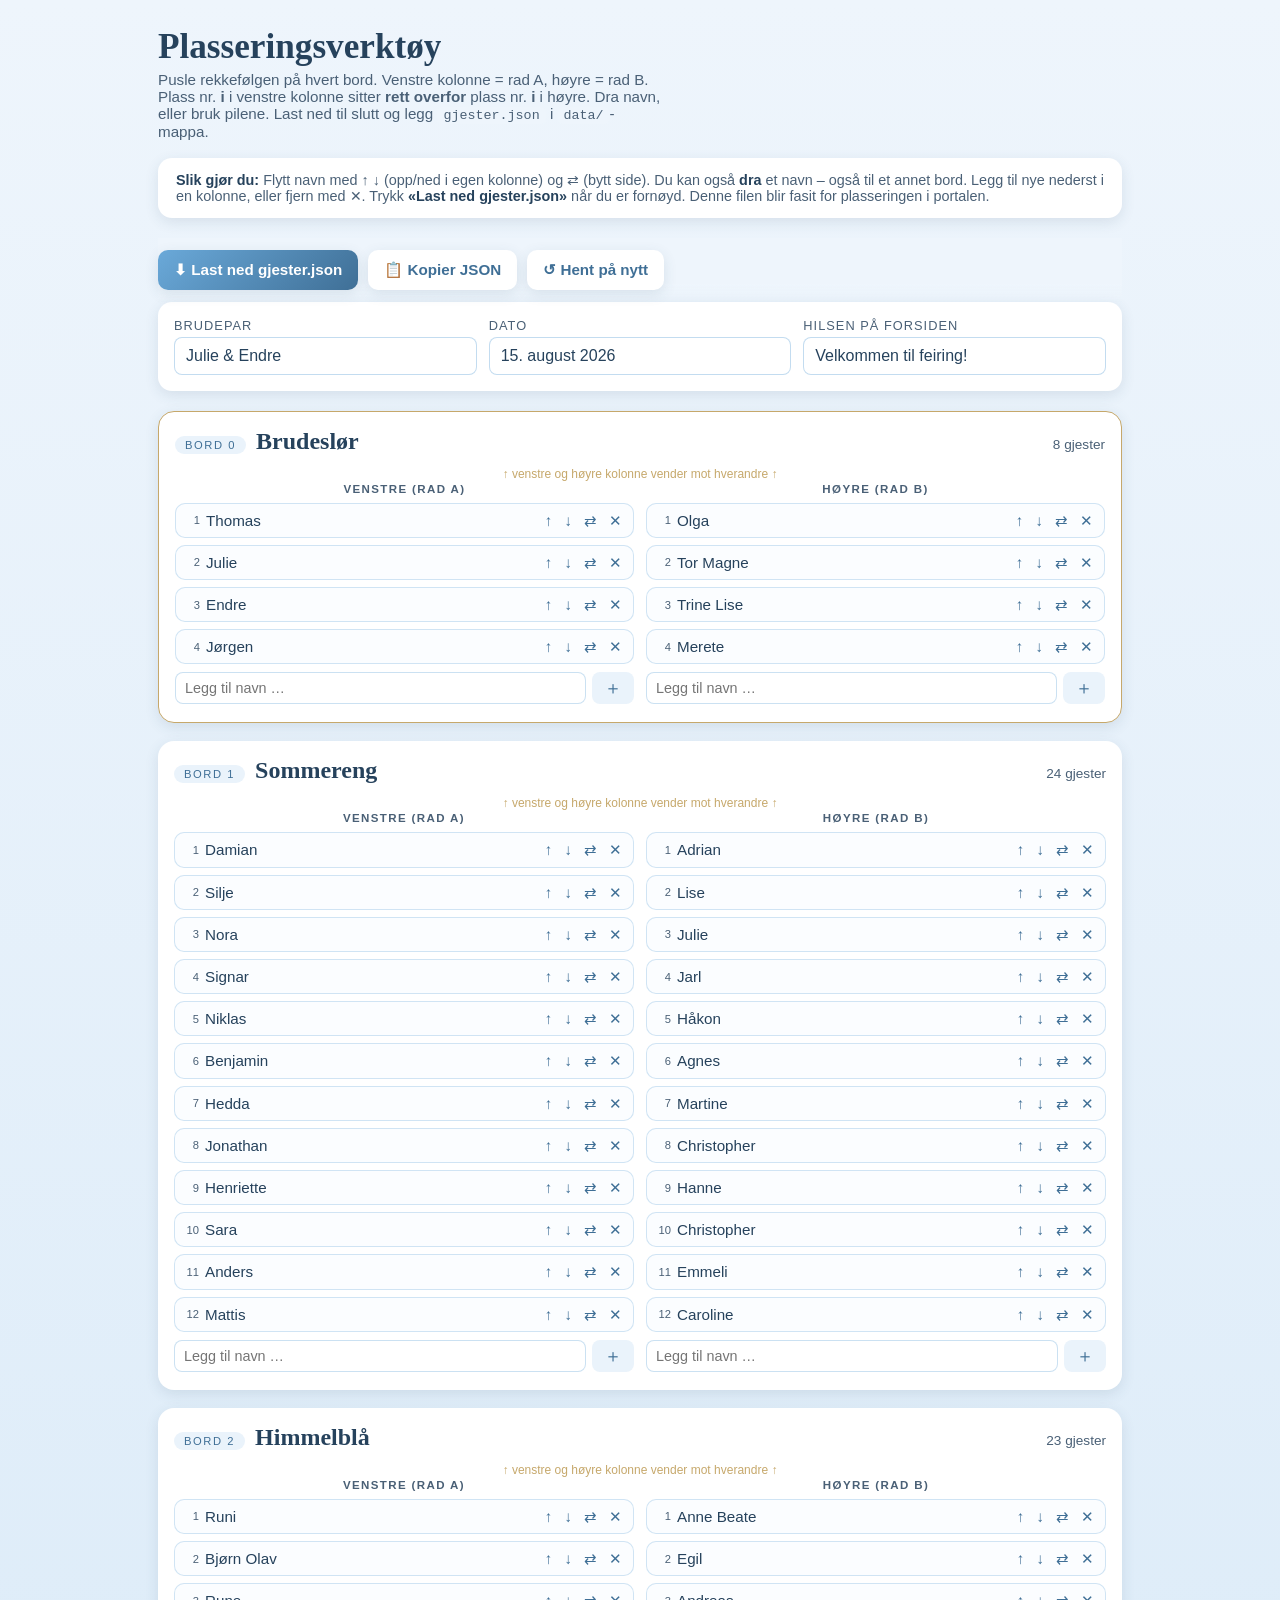
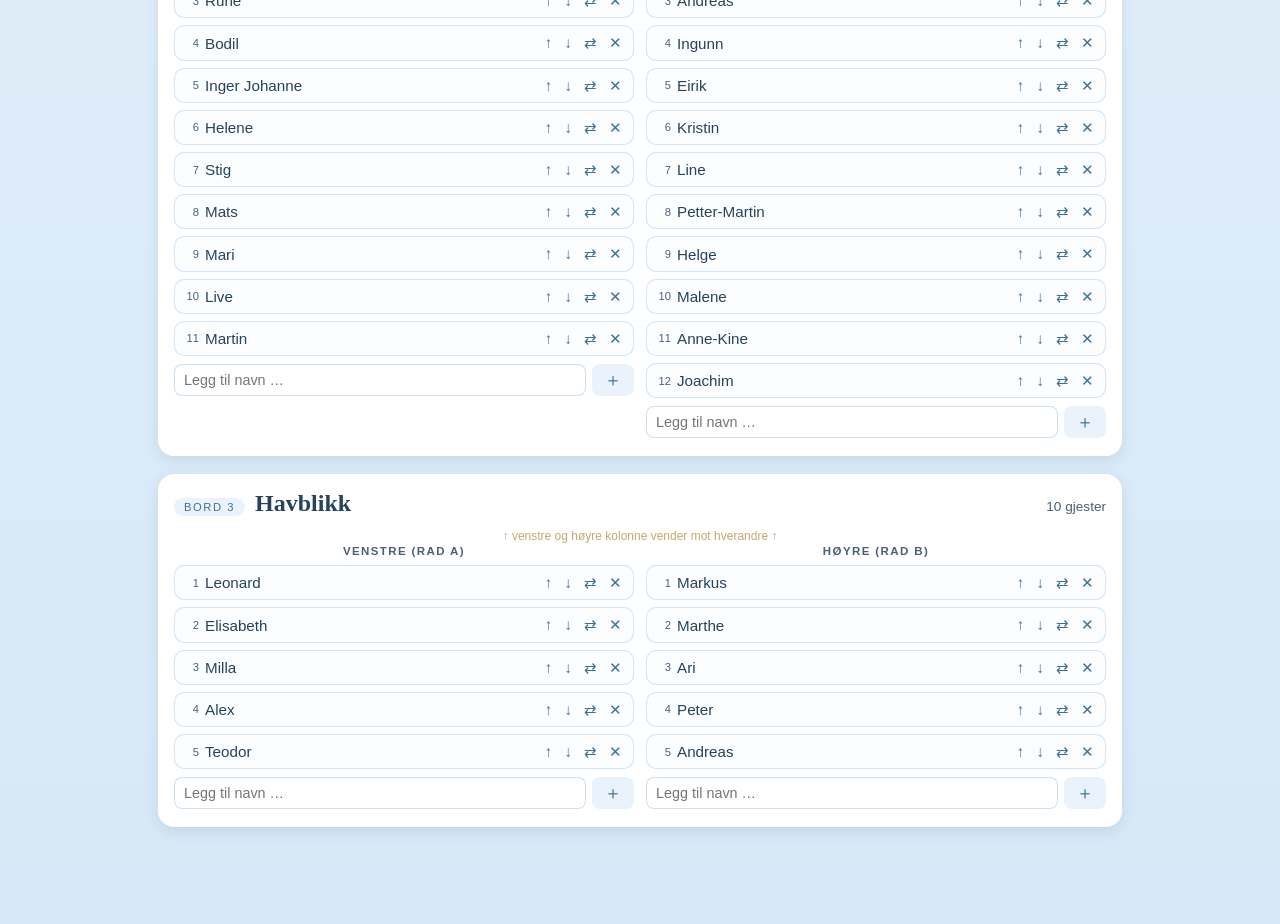
==== plassering.html @ 3dccf308 "Add files via upload" ====
<!DOCTYPE html>
<html lang="nb">
<head>
  <meta charset="utf-8">
  <meta name="viewport" content="width=device-width, initial-scale=1">
  <meta name="robots" content="noindex, nofollow">
  <title>Plasseringsverktøy · Bryllup</title>
  <link rel="icon" href="data:image/svg+xml,%3Csvg xmlns='http://www.w3.org/2000/svg' viewBox='0 0 100 100'%3E%3Ctext y='.9em' font-size='90'%3E%F0%9F%AA%91%3C/text%3E%3C/svg%3E">
  <style>
    :root{
      --blaa:#6aa9d9; --blaa-dyp:#3f6f96; --navy:#26425c; --navy-myk:#4a6076;
      --gull:#c6a86b; --duk:#fff; --bg1:#eef5fc; --bg2:#d6e8f7;
      --skygge:0 4px 14px rgba(46,79,110,.12);
      --sans:-apple-system,BlinkMacSystemFont,"Segoe UI",Roboto,Helvetica,Arial,sans-serif;
      --serif:"Cormorant Garamond",Georgia,serif;
    }
    *{box-sizing:border-box}
    body{margin:0;font-family:var(--sans);color:var(--navy);
      background:linear-gradient(180deg,var(--bg1),var(--bg2));min-height:100vh}
    .wrap{max-width:1000px;margin:0 auto;padding:20px 18px 80px}
    h1{font-family:var(--serif);font-weight:600;font-size:2.2rem;margin:.2em 0 .1em}
    .ingress{color:var(--navy-myk);max-width:60ch;margin:0 0 18px;font-size:.95rem}
    .verktoylinje{position:sticky;top:0;z-index:30;display:flex;flex-wrap:wrap;gap:10px;
      padding:12px 0;background:linear-gradient(180deg,var(--bg1) 70%,transparent)}
    button.handling{appearance:none;border:none;border-radius:10px;padding:11px 16px;
      font-size:.95rem;font-weight:600;cursor:pointer;box-shadow:var(--skygge)}
    .primar{background:linear-gradient(135deg,#6aa9d9,#3f6f96);color:#fff}
    .sekundar{background:#fff;color:var(--blaa-dyp)}
    .meta{display:grid;grid-template-columns:repeat(auto-fit,minmax(200px,1fr));gap:12px;
      background:#fff;border-radius:14px;padding:16px;box-shadow:var(--skygge);margin-bottom:20px}
    .meta label{display:flex;flex-direction:column;gap:4px;font-size:.8rem;color:var(--navy-myk);
      text-transform:uppercase;letter-spacing:.08em}
    .meta input{font-family:var(--sans);font-size:1rem;color:var(--navy);
      padding:9px 11px;border:1px solid rgba(106,169,217,.4);border-radius:8px}
    .bord{background:#fff;border-radius:16px;box-shadow:var(--skygge);padding:16px 16px 18px;margin-bottom:18px}
    .bord.hoved{border:1.5px solid var(--gull)}
    .bord-hode{display:flex;align-items:baseline;gap:10px;flex-wrap:wrap;margin-bottom:12px}
    .bord-hode h2{font-family:var(--serif);font-weight:600;font-size:1.5rem;margin:0}
    .bord-hode .nr{font-size:.7rem;letter-spacing:.14em;text-transform:uppercase;color:var(--blaa-dyp);
      background:#eaf3fb;padding:3px 10px;border-radius:999px}
    .bord-hode .antall{color:var(--navy-myk);font-size:.85rem;margin-left:auto}
    .kolonner{display:grid;grid-template-columns:1fr 1fr;gap:12px}
    .kol h3{font-size:.72rem;letter-spacing:.12em;text-transform:uppercase;color:var(--navy-myk);
      margin:0 0 8px;text-align:center}
    .slots{display:flex;flex-direction:column;gap:7px;min-height:20px}
    .chip{display:flex;align-items:center;gap:6px;background:#fbfdff;
      border:1px solid rgba(106,169,217,.3);border-radius:10px;padding:6px 8px;cursor:grab}
    .chip.dragover{border-color:var(--blaa);background:#eaf3fb}
    .chip .num{font-size:.7rem;color:var(--navy-myk);min-width:16px;text-align:right}
    .chip .nv{flex:1;font-size:.95rem;white-space:nowrap;overflow:hidden;text-overflow:ellipsis}
    .chip .k{appearance:none;border:none;background:transparent;cursor:pointer;
      font-size:.95rem;line-height:1;padding:3px;border-radius:6px;color:var(--blaa-dyp)}
    .chip .k:hover{background:#e3eef8}
    .chip .k.fjern:hover{background:#fde2e2;color:#b23b3b}
    .legg-til{display:flex;gap:6px;margin-top:8px}
    .legg-til input{flex:1;font-size:.9rem;padding:7px 9px;border:1px solid rgba(106,169,217,.35);border-radius:8px}
    .legg-til button{border:none;background:#eaf3fb;color:var(--blaa-dyp);border-radius:8px;
      padding:0 12px;font-size:1.1rem;cursor:pointer}
    .midtlinje{text-align:center;color:var(--gull);font-size:.75rem;margin:4px 0 2px}
    .toast{position:fixed;left:50%;bottom:24px;transform:translateX(-50%);
      background:var(--navy);color:#fff;padding:12px 20px;border-radius:10px;
      box-shadow:0 8px 24px rgba(0,0,0,.25);opacity:0;transition:opacity .25s;pointer-events:none;z-index:50}
    .toast.vis{opacity:1}
    .hjelp{background:#fff;border-radius:14px;padding:14px 18px;box-shadow:var(--skygge);
      margin-bottom:20px;font-size:.9rem;color:var(--navy-myk)}
    .hjelp b{color:var(--navy)}
    .feil{background:#fff;border-radius:14px;padding:20px;box-shadow:var(--skygge);color:#b23b3b}
    code{background:#eef5fc;padding:1px 6px;border-radius:5px;font-size:.88em}
  </style>
</head>
<body>
  <div class="wrap">
    <h1>Plasseringsverktøy</h1>
    <p class="ingress">Pusle rekkefølgen på hvert bord. Venstre kolonne = rad A, høyre = rad B.
      Plass nr. <b>i</b> i venstre kolonne sitter <b>rett overfor</b> plass nr. <b>i</b> i høyre.
      Dra navn, eller bruk pilene. Last ned til slutt og legg <code>gjester.json</code> i <code>data/</code>-mappa.</p>

    <div class="hjelp">
      <b>Slik gjør du:</b> Flytt navn med ↑ ↓ (opp/ned i egen kolonne) og ⇄ (bytt side).
      Du kan også <b>dra</b> et navn – også til et annet bord. Legg til nye nederst i en kolonne, eller fjern med ✕.
      Trykk <b>«Last ned gjester.json»</b> når du er fornøyd. Denne filen blir fasit for plasseringen i portalen.
    </div>

    <div class="verktoylinje">
      <button class="handling primar" id="last-ned">⬇ Last ned gjester.json</button>
      <button class="handling sekundar" id="kopier">📋 Kopier JSON</button>
      <button class="handling sekundar" id="last-paa-nytt">↺ Hent på nytt</button>
    </div>

    <div id="meta" class="meta"></div>
    <div id="bord-liste"></div>
  </div>
  <div class="toast" id="toast"></div>
  <script src="js/plassering.js"></script>
</body>
</html>
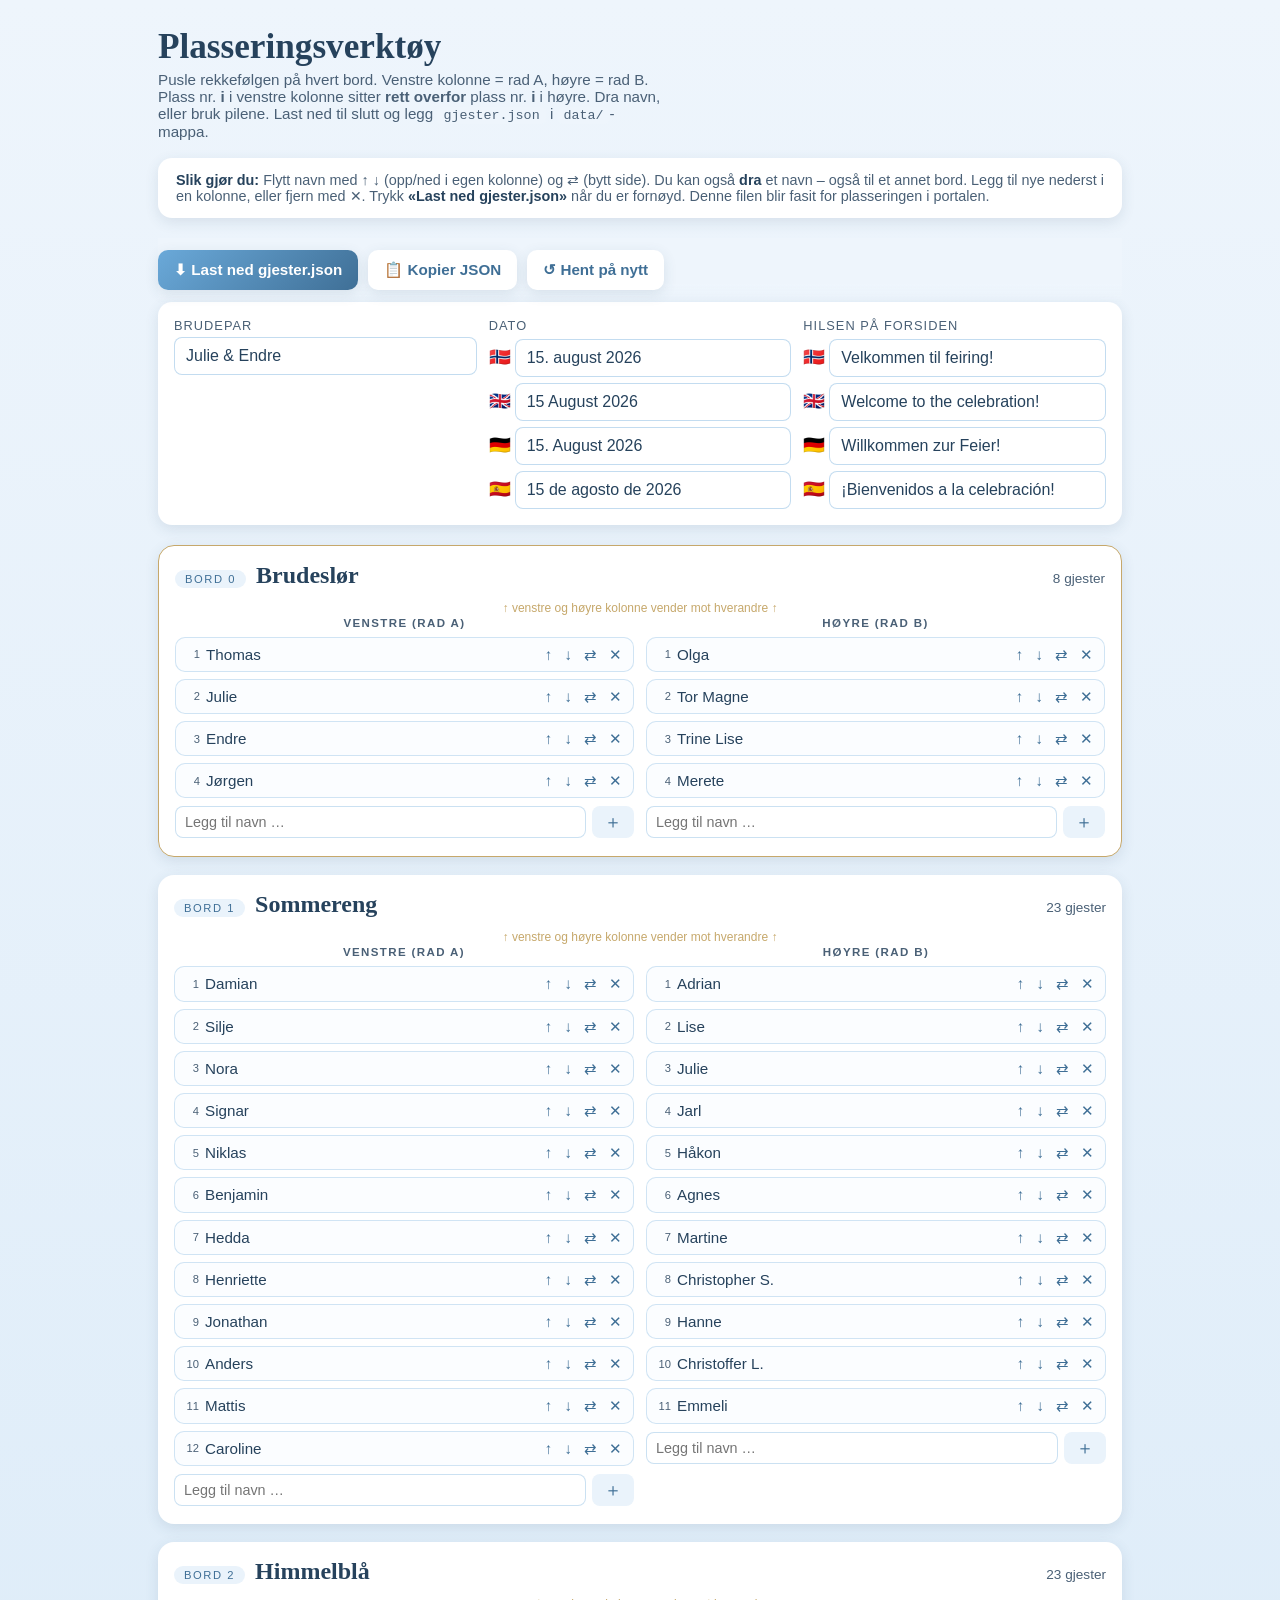
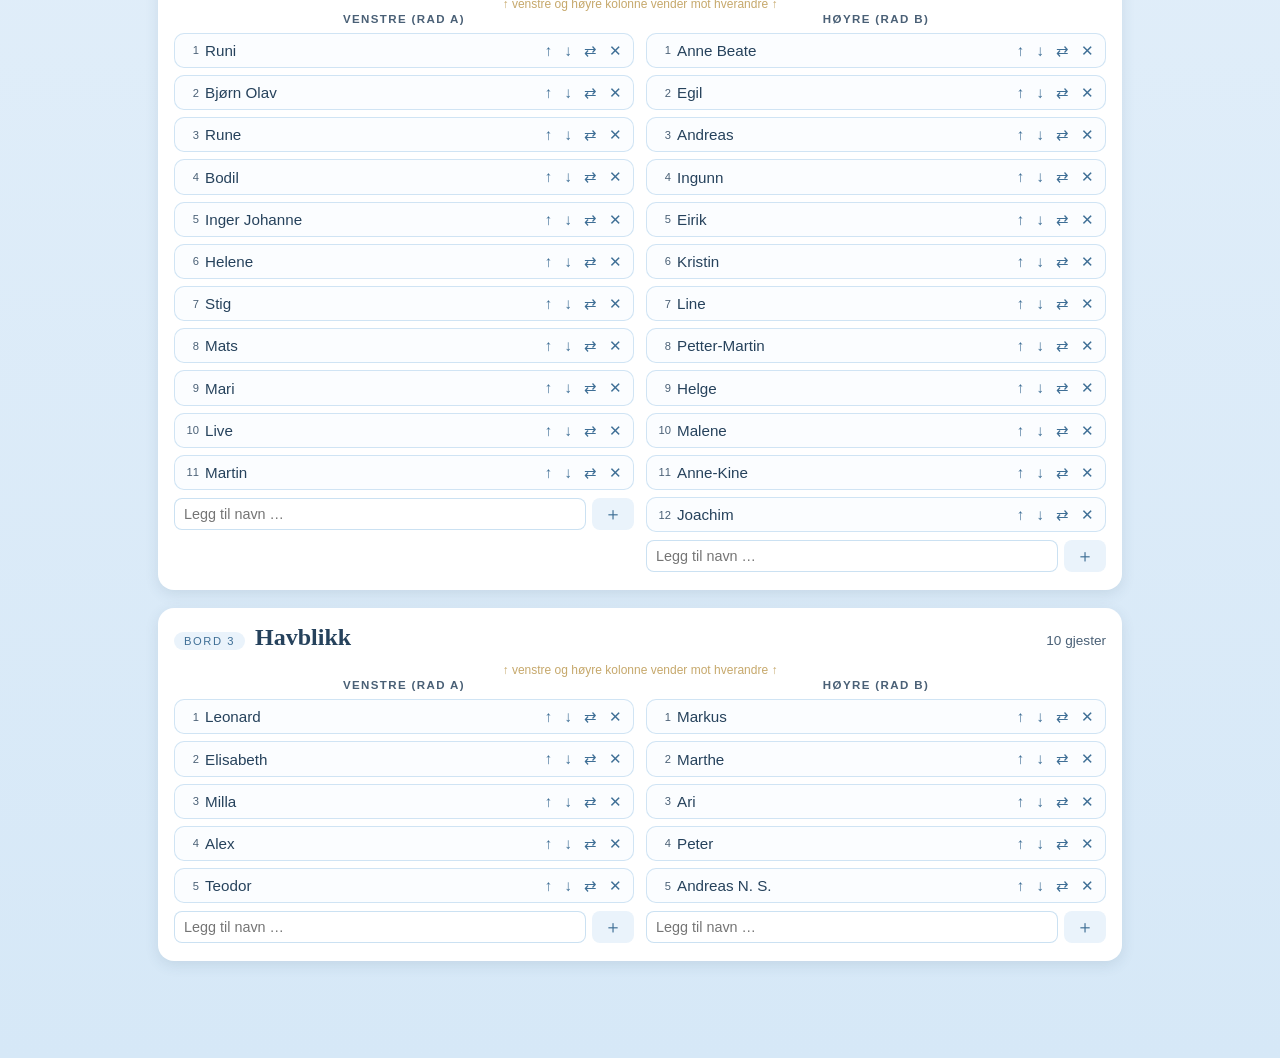
==== commit aeb1e671: "Plasseringsverktoy: flersprakelige felt vises per sprak (ikke [object Object])" ====
--- a/plassering.html
+++ b/plassering.html
@@ -32,6 +32,12 @@
       text-transform:uppercase;letter-spacing:.08em}
     .meta input{font-family:var(--sans);font-size:1rem;color:var(--navy);
       padding:9px 11px;border:1px solid rgba(106,169,217,.4);border-radius:8px}
+    .meta-flersprak{display:flex;flex-direction:column;gap:6px}
+    .meta-etikett{font-size:.8rem;color:var(--navy-myk);text-transform:uppercase;letter-spacing:.08em}
+    .meta-sprakrad{display:flex!important;flex-direction:row!important;align-items:center;gap:8px;
+      text-transform:none;letter-spacing:normal}
+    .meta-flagg{font-size:1.1rem;flex:0 0 auto;width:22px;text-align:center}
+    .meta-sprakrad input{flex:1;min-width:0}
     .bord{background:#fff;border-radius:16px;box-shadow:var(--skygge);padding:16px 16px 18px;margin-bottom:18px}
     .bord.hoved{border:1.5px solid var(--gull)}
     .bord-hode{display:flex;align-items:baseline;gap:10px;flex-wrap:wrap;margin-bottom:12px}
